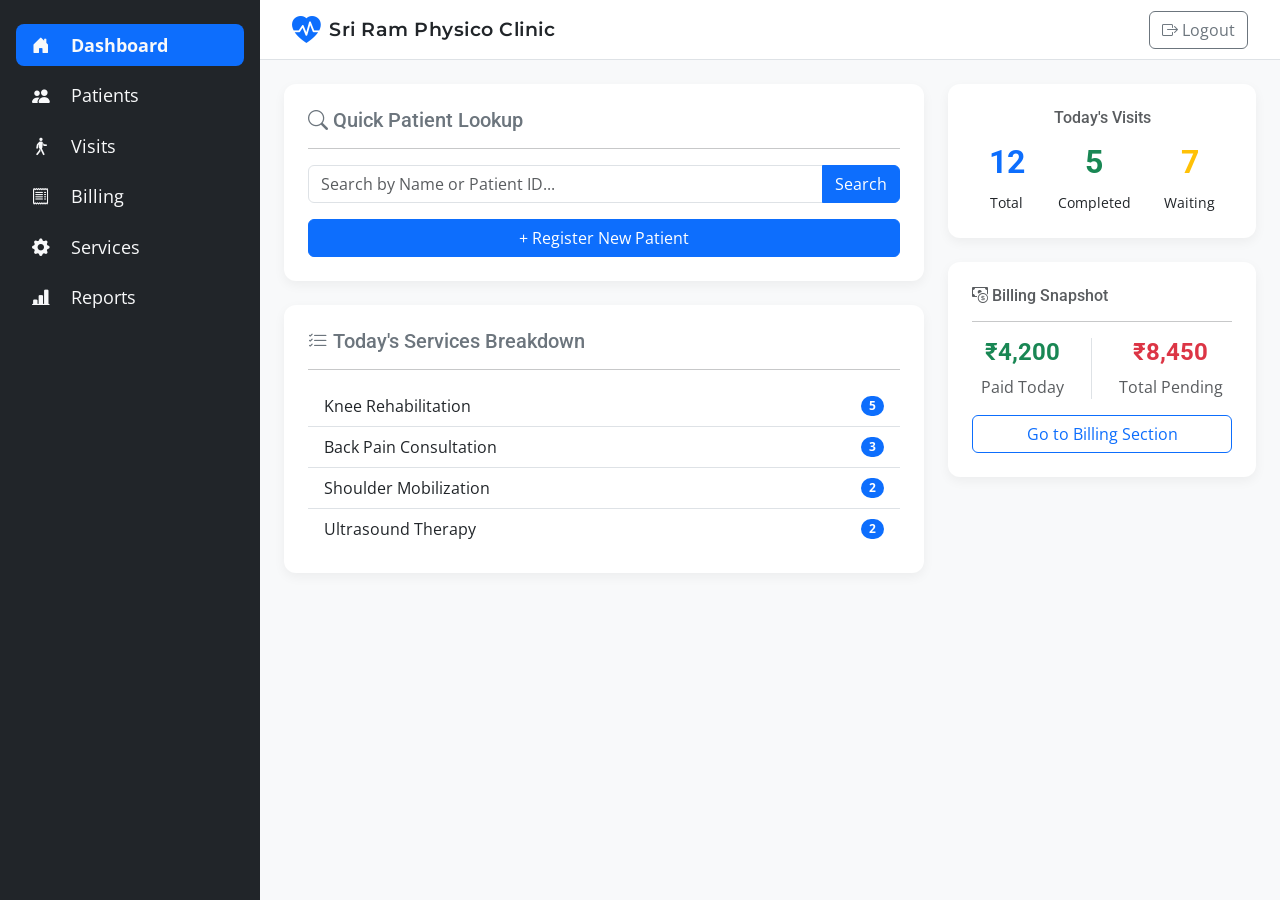
==== index.html @ b792eace "first commit" ====
<!DOCTYPE html>
<html lang="en">
<head>
    <meta charset="UTF-8">
    <meta name="viewport" content="width=device-width, initial-scale=1.0">
    <title>Dashboard - Sri Ram Physico Clinic</title>
    <link href="https://cdn.jsdelivr.net/npm/bootstrap@5.3.2/dist/css/bootstrap.min.css" rel="stylesheet">
    <link rel="stylesheet" href="https://cdn.jsdelivr.net/npm/bootstrap-icons@1.11.1/font/bootstrap-icons.css">
    <link rel="preconnect" href="https://fonts.googleapis.com">
    <link rel="preconnect" href="https://fonts.gstatic.com" crossorigin>
    <link href="https://fonts.googleapis.com/css2?family=Montserrat:wght@600&family=Open+Sans:wght@400;700&family=Roboto:wght@500;700&display=swap" rel="stylesheet">
    <link rel="stylesheet" href="style.css">
</head>
<body>
    <div class="d-flex">
        <nav class="sidebar">
            <ul class="nav flex-column">
                <li class="nav-item"><a class="nav-link active" href="index.html"><i class="bi bi-house-door-fill"></i> Dashboard</a></li>
                <li class="nav-item"><a class="nav-link" href="patients.html"><i class="bi bi-people-fill"></i> Patients</a></li>
                <li class="nav-item"><a class="nav-link" href="visits.html"><i class="bi bi-person-walking"></i> Visits</a></li>
                <li class="nav-item"><a class="nav-link" href="billing.html"><i class="bi bi-receipt"></i> Billing</a></li>
                <li class="nav-item"><a class="nav-link" href="service.html"><i class="bi bi-gear-fill"></i> Services</a></li>
                <li class="nav-item"><a class="nav-link" href="reports.html"><i class="bi bi-bar-chart-line-fill"></i> Reports</a></li>
            </ul>
        </nav>

        <div class="main-content-wrapper">
            <header class="top-bar d-flex justify-content-between align-items-center">
                <div class="d-flex align-items-center">
                    <i class="bi bi-heart-pulse-fill logo-icon me-2"></i>
                    <h5 class="clinic-logo-text mb-0">Sri Ram Physico Clinic</h5>
                </div>
                <button class="btn btn-outline-secondary">
                    <i class="bi bi-box-arrow-right"></i> Logout
                </button>
            </header>

            <main class="content-area p-4">
                <div class="row g-4">
                    <div class="col-lg-8">
                        <div class="dashboard-card p-4">
                            <h5><i class="bi bi-search"></i> Quick Patient Lookup</h5>
                            <hr>
                            <div class="input-group mb-3">
                                <input type="text" class="form-control" placeholder="Search by Name or Patient ID...">
                                <button class="btn btn-primary" type="button">Search</button>
                            </div>
                            <a href="add-patient.html" class="btn btn-primary w-100">+ Register New Patient</a>
                        </div>
                        <div class="dashboard-card p-4 mt-4">
                            <h5><i class="bi bi-list-check"></i> Today's Services Breakdown</h5>
                            <hr>
                            <ul class="list-group list-group-flush">
                                <li class="list-group-item d-flex justify-content-between align-items-center">Knee Rehabilitation <span class="badge bg-primary rounded-pill">5</span></li>
                                <li class="list-group-item d-flex justify-content-between align-items-center">Back Pain Consultation <span class="badge bg-primary rounded-pill">3</span></li>
                                <li class="list-group-item d-flex justify-content-between align-items-center">Shoulder Mobilization <span class="badge bg-primary rounded-pill">2</span></li>
                                <li class="list-group-item d-flex justify-content-between align-items-center">Ultrasound Therapy <span class="badge bg-primary rounded-pill">2</span></li>
                            </ul>
                        </div>
                    </div>

                    <div class="col-lg-4">
                        <div class="dashboard-card p-4 text-center">
                            <h6 class="text-muted">Today's Visits</h6>
                            <div class="d-flex justify-content-around mt-3">
                                <div><h2 class="stat-number text-primary">12</h2><small>Total</small></div>
                                <div><h2 class="stat-number text-success">5</h2><small>Completed</small></div>
                                <div><h2 class="stat-number text-warning">7</h2><small>Waiting</small></div>
                            </div>
                        </div>

                        <div class="dashboard-card p-4 mt-4">
                             <h6 class="text-muted"><i class="bi bi-cash-coin"></i> Billing Snapshot</h6>
                             <hr>
                             <div class="d-flex justify-content-around text-center">
                                 <div>
                                     <h4 class="stat-number text-success">₹4,200</h4>
                                     <p class="mb-0 text-muted">Paid Today</p>
                                 </div>
                                 <div class="border-start mx-2"></div>
                                 <div>
                                     <h4 class="stat-number text-danger">₹8,450</h4>
                                     <p class="mb-0 text-muted">Total Pending</p>
                                 </div>
                             </div>
                             <a href="#" class="btn btn-outline-primary w-100 mt-3">Go to Billing Section</a>
                        </div>
                    </div>
                </div>
            </main>
        </div>
    </div>
</body>
</html>
---- style.css ----
/* --- Theme & Style Guide: Sri Ram Physico Clinic --- */

:root {
    --primary-color: #0d6efd;
    --background-color: #f8f9fa;
    --card-bg-color: #ffffff;
    --text-color: #212529;
    --secondary-text-color: #6c757d;
    --sidebar-bg: #212529;
    --sidebar-text: #f8f9fa;
    --sidebar-hover: #343a40;
    --font-heading: 'Roboto', sans-serif;
    --font-body: 'Open Sans', sans-serif;
    --font-logo: 'Montserrat', sans-serif;
}

body {
    background-color: var(--background-color);
    font-family: var(--font-body);
    color: var(--text-color);
}

/* --- Layout --- */
.sidebar {
    width: 260px;
    background-color: var(--sidebar-bg);
    min-height: 100vh;
    padding-top: 1.5rem;
}

.main-content-wrapper {
    flex-grow: 1;
}

.top-bar {
    background-color: var(--card-bg-color);
    height: 60px;
    padding: 0 2rem;
    border-bottom: 1px solid #dee2e6;
}

/* Top Bar Styles for Logo & Name */
.logo-icon {
    font-size: 1.8rem;
    color: var(--primary-color);
}

.clinic-logo-text {
    font-family: var(--font-logo);
    color: var(--text-color);
    font-weight: 600;
    font-size: 1.2rem;
    letter-spacing: 0.5px;
}

/* --- Sidebar Navigation --- */
.sidebar .nav-link {
    color: var(--sidebar-text);
    font-size: 1.1rem;
    margin-bottom: 0.5rem;
    border-radius: 0.5rem;
    margin-left: 1rem;
    margin-right: 1rem;
}

.sidebar .nav-link i {
    margin-right: 1rem;
}

.sidebar .nav-link:hover {
    background-color: var(--sidebar-hover);
}

.sidebar .nav-link.active {
    background-color: var(--primary-color);
    font-weight: bold;
}

/* --- Dashboard Cards & Content --- */
.dashboard-card {
    background-color: var(--card-bg-color);
    border-radius: 0.75rem;
    box-shadow: 0 4px 12px rgba(0,0,0,0.05);
    border: none;
}

.dashboard-card h5, .dashboard-card h6 {
    font-family: var(--font-heading);
    color: var(--secondary-text-color);
    font-weight: 500;
}

.stat-number {
    font-family: var(--font-heading);
    font-weight: 700;
}

.summary-card {
    background-color: #f8f9fa; /* A light background */
    border: 1px solid #dee2e6;
    border-radius: 0.5rem;
}
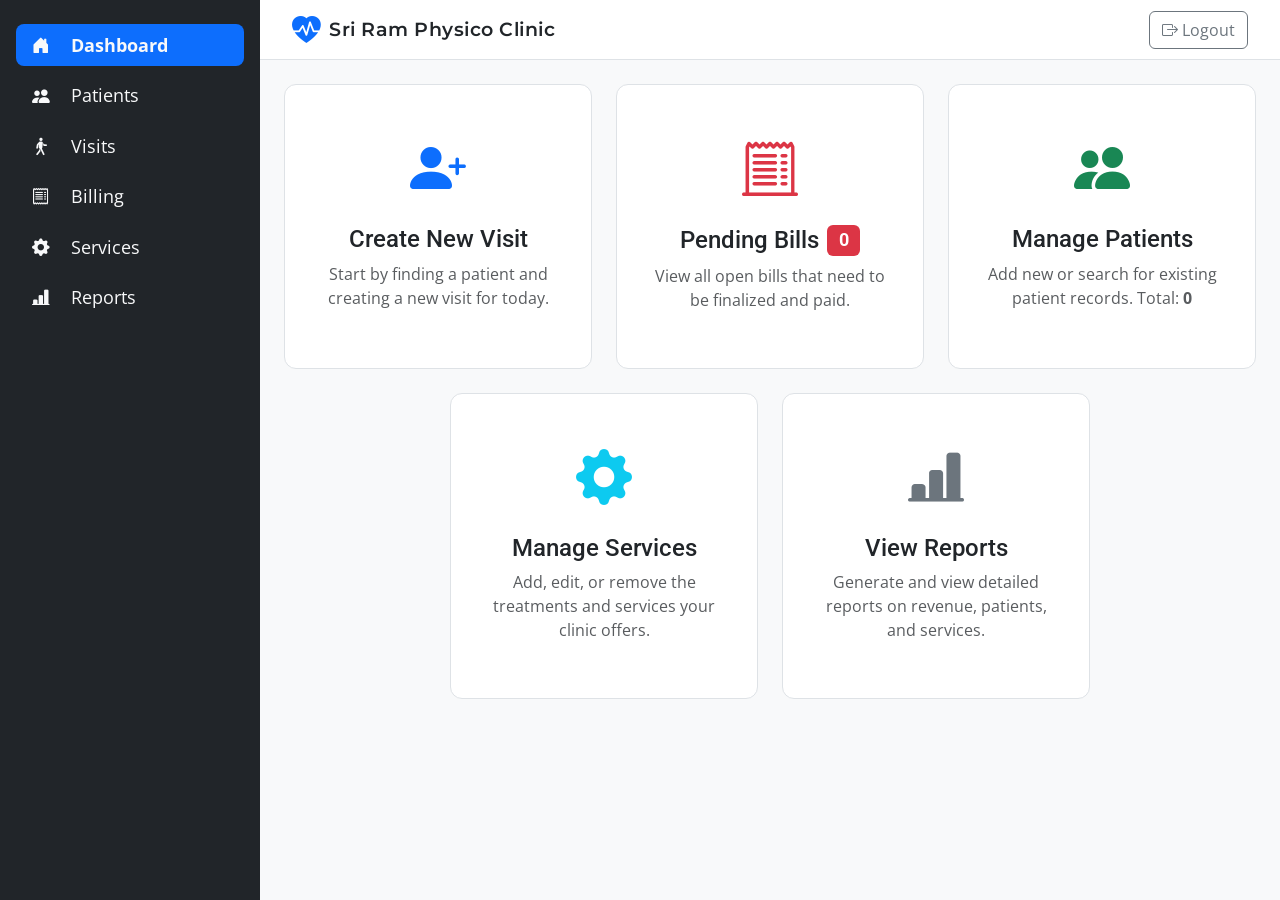
==== commit 0883d2c3: "billing patients  module commit" ====
--- a/index.html
+++ b/index.html
@@ -4,91 +4,138 @@
     <meta charset="UTF-8">
     <meta name="viewport" content="width=device-width, initial-scale=1.0">
     <title>Dashboard - Sri Ram Physico Clinic</title>
+    <!-- CSS Links -->
     <link href="https://cdn.jsdelivr.net/npm/bootstrap@5.3.2/dist/css/bootstrap.min.css" rel="stylesheet">
     <link rel="stylesheet" href="https://cdn.jsdelivr.net/npm/bootstrap-icons@1.11.1/font/bootstrap-icons.css">
-    <link rel="preconnect" href="https://fonts.googleapis.com">
-    <link rel="preconnect" href="https://fonts.gstatic.com" crossorigin>
     <link href="https://fonts.googleapis.com/css2?family=Montserrat:wght@600&family=Open+Sans:wght@400;700&family=Roboto:wght@500;700&display=swap" rel="stylesheet">
     <link rel="stylesheet" href="style.css">
 </head>
 <body>
     <div class="d-flex">
-        <nav class="sidebar">
+        <!-- Side Navigation Bar (CORRECTED) -->
+        <nav class="sidebar flex-shrink-0">
             <ul class="nav flex-column">
                 <li class="nav-item"><a class="nav-link active" href="index.html"><i class="bi bi-house-door-fill"></i> Dashboard</a></li>
                 <li class="nav-item"><a class="nav-link" href="patients.html"><i class="bi bi-people-fill"></i> Patients</a></li>
                 <li class="nav-item"><a class="nav-link" href="visits.html"><i class="bi bi-person-walking"></i> Visits</a></li>
                 <li class="nav-item"><a class="nav-link" href="billing.html"><i class="bi bi-receipt"></i> Billing</a></li>
-                <li class="nav-item"><a class="nav-link" href="service.html"><i class="bi bi-gear-fill"></i> Services</a></li>
+                <li class="nav-item"><a class="nav-link" href="services.html"><i class="bi bi-gear-fill"></i> Services</a></li>
                 <li class="nav-item"><a class="nav-link" href="reports.html"><i class="bi bi-bar-chart-line-fill"></i> Reports</a></li>
             </ul>
         </nav>
 
+        <!-- Main Content Wrapper -->
         <div class="main-content-wrapper">
+            <!-- Top Bar -->
             <header class="top-bar d-flex justify-content-between align-items-center">
                 <div class="d-flex align-items-center">
                     <i class="bi bi-heart-pulse-fill logo-icon me-2"></i>
                     <h5 class="clinic-logo-text mb-0">Sri Ram Physico Clinic</h5>
                 </div>
-                <button class="btn btn-outline-secondary">
-                    <i class="bi bi-box-arrow-right"></i> Logout
-                </button>
+                <button class="btn btn-outline-secondary"><i class="bi bi-box-arrow-right"></i> Logout</button>
             </header>
 
+            <!-- Main Content Area -->
             <main class="content-area p-4">
-                <div class="row g-4">
-                    <div class="col-lg-8">
-                        <div class="dashboard-card p-4">
-                            <h5><i class="bi bi-search"></i> Quick Patient Lookup</h5>
-                            <hr>
-                            <div class="input-group mb-3">
-                                <input type="text" class="form-control" placeholder="Search by Name or Patient ID...">
-                                <button class="btn btn-primary" type="button">Search</button>
-                            </div>
-                            <a href="add-patient.html" class="btn btn-primary w-100">+ Register New Patient</a>
-                        </div>
-                        <div class="dashboard-card p-4 mt-4">
-                            <h5><i class="bi bi-list-check"></i> Today's Services Breakdown</h5>
-                            <hr>
-                            <ul class="list-group list-group-flush">
-                                <li class="list-group-item d-flex justify-content-between align-items-center">Knee Rehabilitation <span class="badge bg-primary rounded-pill">5</span></li>
-                                <li class="list-group-item d-flex justify-content-between align-items-center">Back Pain Consultation <span class="badge bg-primary rounded-pill">3</span></li>
-                                <li class="list-group-item d-flex justify-content-between align-items-center">Shoulder Mobilization <span class="badge bg-primary rounded-pill">2</span></li>
-                                <li class="list-group-item d-flex justify-content-between align-items-center">Ultrasound Therapy <span class="badge bg-primary rounded-pill">2</span></li>
-                            </ul>
-                        </div>
+                <!-- <div class="text-center mb-5">
+                    <h2 class="display-6">Welcome Back!</h2>
+                    <p class="lead text-muted">What would you like to do today?</p>
+                </div> -->
+
+                <!-- Expanded Action Cards Layout -->
+                <div class="row g-4 justify-content-center">
+                    <!-- Create New Visit Card -->
+                    <div class="col-lg-4 col-md-6">
+                        <a href="add-visit-search.html" class="action-card text-decoration-none">
+                            <div class="action-card-icon text-primary"><i class="bi bi-person-plus-fill"></i></div>
+                            <h4 class="action-card-title">Create New Visit</h4>
+                            <p class="text-muted">Start by finding a patient and creating a new visit for today.</p>
+                        </a>
                     </div>
 
-                    <div class="col-lg-4">
-                        <div class="dashboard-card p-4 text-center">
-                            <h6 class="text-muted">Today's Visits</h6>
-                            <div class="d-flex justify-content-around mt-3">
-                                <div><h2 class="stat-number text-primary">12</h2><small>Total</small></div>
-                                <div><h2 class="stat-number text-success">5</h2><small>Completed</small></div>
-                                <div><h2 class="stat-number text-warning">7</h2><small>Waiting</small></div>
-                            </div>
-                        </div>
+                    <!-- View Pending Bills Card -->
+                    <div class="col-lg-4 col-md-6">
+                        <a href="billing.html" class="action-card text-decoration-none">
+                            <div class="action-card-icon text-danger"><i class="bi bi-receipt-cutoff"></i></div>
+                            <h4 class="action-card-title d-flex justify-content-center align-items-center">
+                                Pending Bills <span class="badge bg-danger ms-2" id="pending-bills-count">0</span>
+                            </h4>
+                            <p class="text-muted">View all open bills that need to be finalized and paid.</p>
+                        </a>
+                    </div>
+                    
+                    <!-- Manage Patients Card -->
+                    <div class="col-lg-4 col-md-6">
+                        <a href="patients.html" class="action-card text-decoration-none">
+                            <div class="action-card-icon text-success"><i class="bi bi-people-fill"></i></div>
+                            <h4 class="action-card-title">Manage Patients</h4>
+                            <p class="text-muted">Add new or search for existing patient records. Total: <strong id="total-patients-count">0</strong></p>
+                        </a>
+                    </div>
 
-                        <div class="dashboard-card p-4 mt-4">
-                             <h6 class="text-muted"><i class="bi bi-cash-coin"></i> Billing Snapshot</h6>
-                             <hr>
-                             <div class="d-flex justify-content-around text-center">
-                                 <div>
-                                     <h4 class="stat-number text-success">₹4,200</h4>
-                                     <p class="mb-0 text-muted">Paid Today</p>
-                                 </div>
-                                 <div class="border-start mx-2"></div>
-                                 <div>
-                                     <h4 class="stat-number text-danger">₹8,450</h4>
-                                     <p class="mb-0 text-muted">Total Pending</p>
-                                 </div>
-                             </div>
-                             <a href="#" class="btn btn-outline-primary w-100 mt-3">Go to Billing Section</a>
-                        </div>
+                    <!-- Manage Services Card -->
+                    <div class="col-lg-4 col-md-6">
+                        <a href="services.html" class="action-card text-decoration-none">
+                            <div class="action-card-icon text-info"><i class="bi bi-gear-fill"></i></div>
+                            <h4 class="action-card-title">Manage Services</h4>
+                            <p class="text-muted">Add, edit, or remove the treatments and services your clinic offers.</p>
+                        </a>
+                    </div>
+
+                    <!-- View Reports Card -->
+                    <div class="col-lg-4 col-md-6">
+                        <a href="reports.html" class="action-card text-decoration-none">
+                            <div class="action-card-icon text-secondary"><i class="bi bi-bar-chart-line-fill"></i></div>
+                            <h4 class="action-card-title">View Reports</h4>
+                            <p class="text-muted">Generate and view detailed reports on revenue, patients, and services.</p>
+                        </a>
                     </div>
                 </div>
             </main>
         </div>
     </div>
+
+    <script src="https://cdn.jsdelivr.net/npm/bootstrap@5.3.2/dist/js/bootstrap.bundle.min.js"></script>
+    
+    <!-- Internal JavaScript for Dashboard -->
+    <script>
+        document.addEventListener('DOMContentLoaded', function() {
+            const statsApiUrl = 'http://127.0.0.1:8000/dashboard/stats';
+            const patientsApiUrl = 'http://127.0.0.1:8000/patients';
+
+            // Element references
+            const pendingBillsCountEl = document.getElementById('pending-bills-count');
+            const totalPatientsCountEl = document.getElementById('total-patients-count');
+            
+            async function fetchDashboardData() {
+                try {
+                    // Fetch stats and patients in parallel
+                    const [statsResponse, patientsResponse] = await Promise.all([
+                        fetch(statsApiUrl),
+                        fetch(patientsApiUrl)
+                    ]);
+
+                    if (!statsResponse.ok || !patientsResponse.ok) {
+                        throw new Error('Failed to fetch dashboard data.');
+                    }
+
+                    const stats = await statsResponse.json();
+                    const patients = await patientsResponse.json();
+
+                    // Populate the counters
+                    pendingBillsCountEl.textContent = stats.pendingBills;
+                    totalPatientsCountEl.textContent = patients.length;
+
+                } catch (error) {
+                    console.error('Dashboard Error:', error);
+                    // Keep default '0' values on error
+                }
+            }
+            
+            // Initial Load
+            fetchDashboardData();
+        });
+    </script>
 </body>
-</html>+</html>
+
--- a/style.css
+++ b/style.css
@@ -101,3 +101,85 @@
     border-radius: 0.5rem;
 }
 
+/* Add this new style to the bottom of your style.css file */
+
+.add-new-card {
+    display: flex;
+    flex-direction: column;
+    justify-content: center;
+    align-items: center;
+    height: 100%;
+    border: 2px dashed var(--primary-color);
+    background-color: #e9ecef;
+    transition: background-color 0.2s ease-in-out;
+}
+
+.add-new-card:hover {
+    background-color: #d1d6db;
+}
+
+/* --- Add these new styles to the BOTTOM of your existing style.css file --- */
+
+.kanban-column {
+    background-color: #f8f9fa;
+    border-radius: 0.75rem;
+    height: 100%;
+}
+
+.kanban-header {
+    padding: 0.75rem 1.25rem;
+    border-bottom: 1px solid #dee2e6;
+    font-size: 1rem;
+    font-weight: 600;
+}
+
+.kanban-cards {
+    padding: 1.25rem;
+    display: flex;
+    flex-direction: column;
+    gap: 1rem;
+    min-height: 200px;
+}
+
+.patient-card {
+    background-color: #ffffff;
+    border-radius: 0.5rem;
+    padding: 1rem;
+    border: 1px solid #dee2e6;
+    box-shadow: 0 2px 4px rgba(0,0,0,0.05);
+}
+
+.patient-card.completed {
+    background-color: #f1f3f5;
+    border-left: 4px solid var(--bs-success);
+}
+
+
+/* --- Add these new styles to the BOTTOM of your existing style.css file --- */
+
+.action-card {
+    display: block;
+    padding: 2.5rem 2rem;
+    text-align: center;
+    background-color: #ffffff;
+    border-radius: 0.75rem;
+    border: 1px solid #dee2e6;
+    height: 100%;
+    transition: transform 0.2s ease-in-out, box-shadow 0.2s ease-in-out;
+}
+
+.action-card:hover {
+    transform: translateY(-5px);
+    box-shadow: 0 8px 24px rgba(0,0,0,0.1);
+}
+
+.action-card-icon {
+    font-size: 3.5rem;
+    margin-bottom: 1rem;
+}
+
+.action-card-title {
+    font-family: 'Roboto', sans-serif;
+    font-weight: 500;
+    color: #212529;
+}
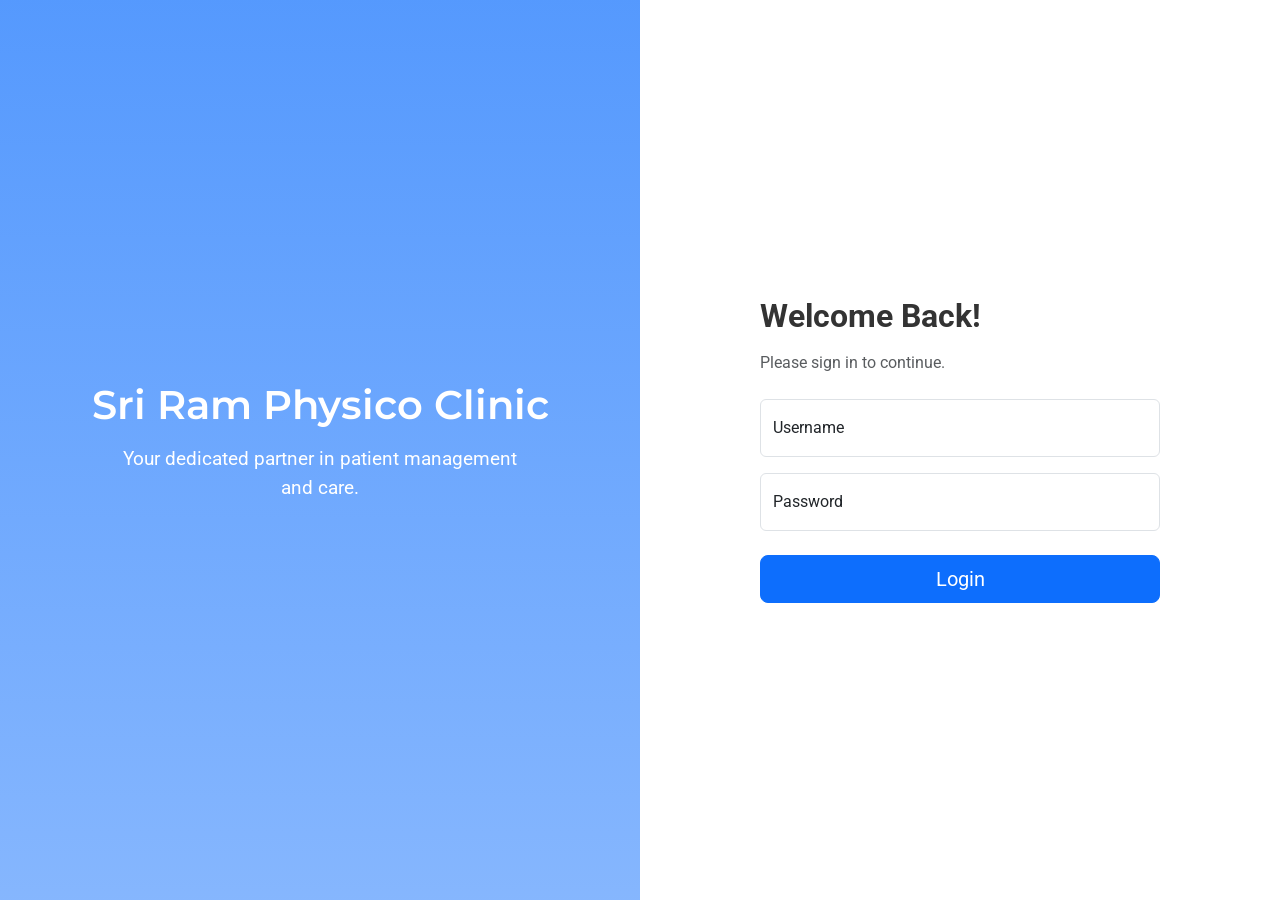
==== commit baef8d07: "Final commit" ====
--- a/index.html
+++ b/index.html
@@ -5,6 +5,7 @@
     <meta name="viewport" content="width=device-width, initial-scale=1.0">
     <title>Dashboard - Sri Ram Physico Clinic</title>
     <!-- CSS Links -->
+     <script src="auth-guard.js"></script>
     <link href="https://cdn.jsdelivr.net/npm/bootstrap@5.3.2/dist/css/bootstrap.min.css" rel="stylesheet">
     <link rel="stylesheet" href="https://cdn.jsdelivr.net/npm/bootstrap-icons@1.11.1/font/bootstrap-icons.css">
     <link href="https://fonts.googleapis.com/css2?family=Montserrat:wght@600&family=Open+Sans:wght@400;700&family=Roboto:wght@500;700&display=swap" rel="stylesheet">
